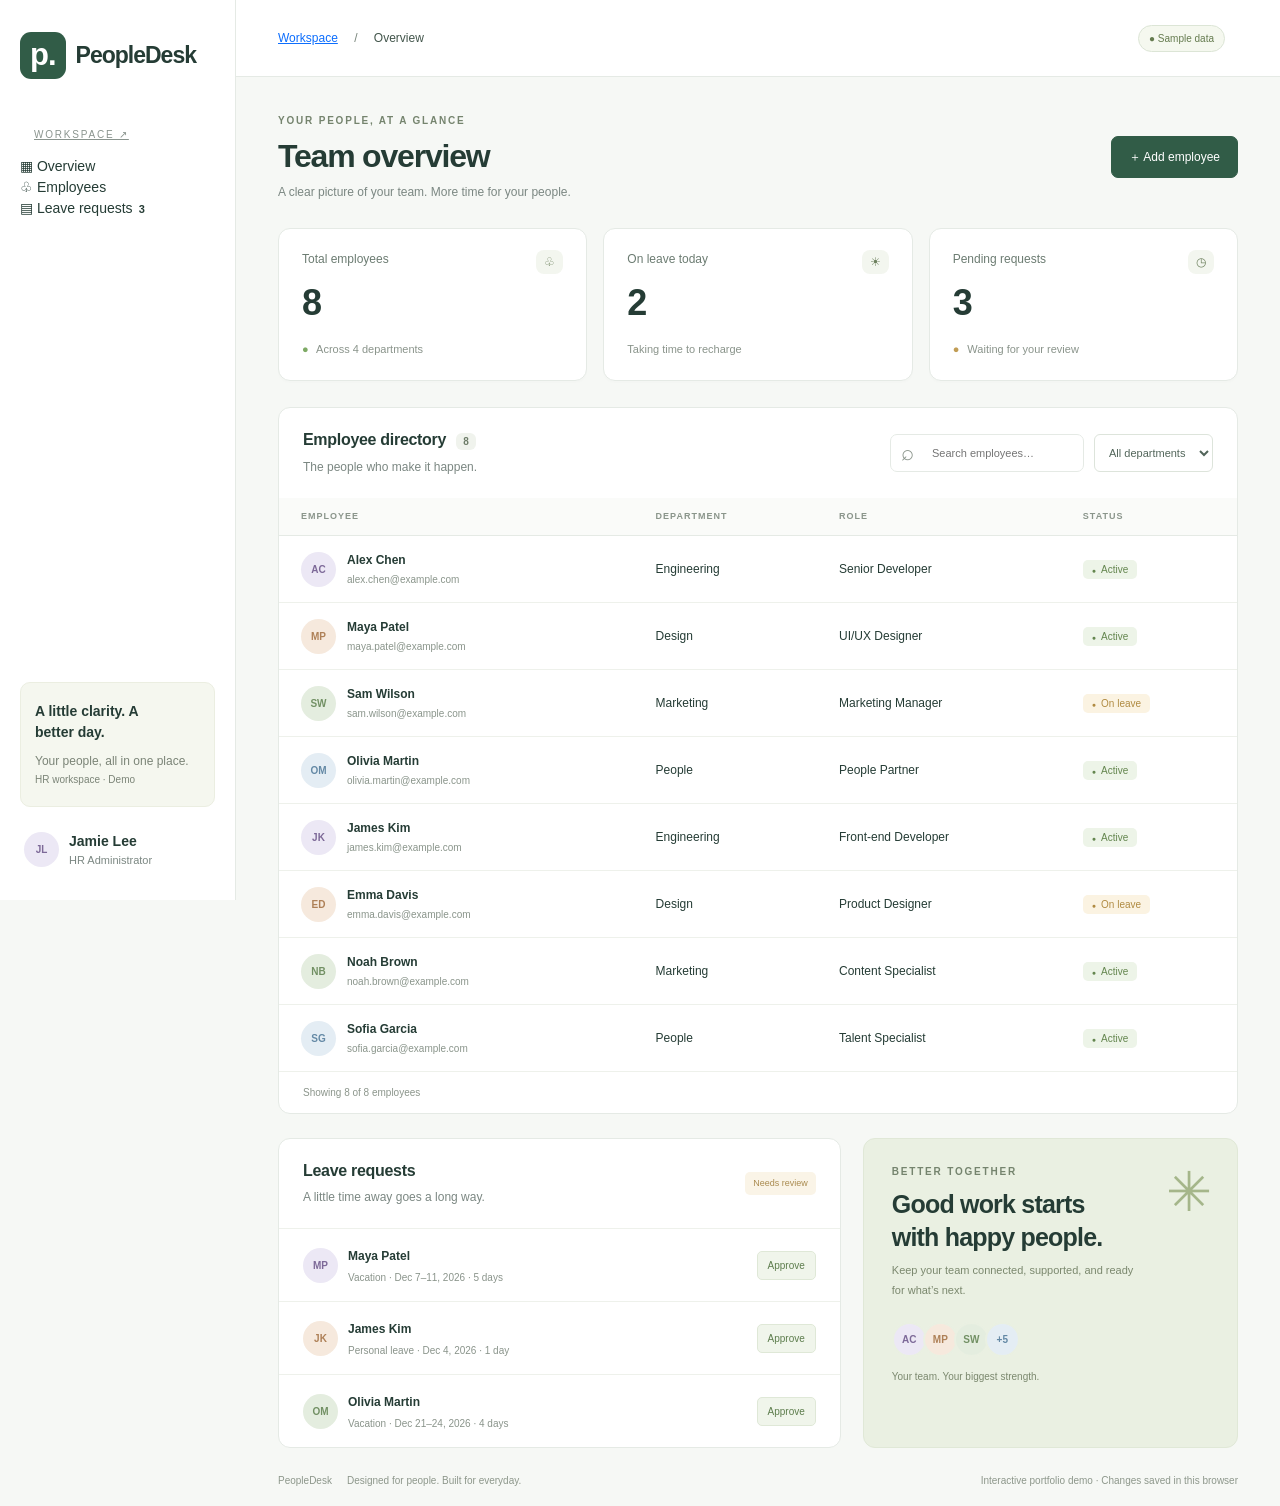
==== leave.html @ a0124e9e "Add dedicated leave.html page" ====
<!doctype html><html lang="en"><head><meta charset="utf-8"><meta name="viewport" content="width=device-width,initial-scale=1"><title>PeopleDesk | Leave requests</title><meta name="description" content="A responsive HR dashboard demo with employee search and leave requests."><link href="https://cdn.jsdelivr.net/npm/bootstrap@5.3.3/dist/css/bootstrap.min.css" rel="stylesheet"><link href="style.css" rel="stylesheet"></head><body data-page="leave"><aside><a class="brand" href="index.html"><span class="brand-icon">p.</span> PeopleDesk</a><a class="workspace" href="workspace.html">WORKSPACE ↗</a><nav aria-label="Main navigation"><a href="index.html" class="nav-link" data-page-link="dashboard">▦ <span>Overview</span></a><a href="index.html?view=employees" class="nav-link" data-page-link="employees">♧ <span>Employees</span></a><a href="leave.html" class="nav-link" data-page-link="leave">▤ <span>Leave requests</span><b id="nav-count">3</b></a></nav><div class="sidebar-bottom"><div class="help-card"><strong>A little clarity. A better day.</strong><p>Your people, all in one place.</p><span>HR workspace · Demo</span></div><div class="profile"><span class="avatar purple">JL</span><div><strong>Jamie Lee</strong><small>HR Administrator</small></div></div></div></aside><div class="app"><header><div><a href="workspace.html">Workspace</a> <span>/</span> <strong id="crumb">Overview</strong></div><span class="demo-label">● Sample data</span></header><main><div class="page-top"><div><div class="eyebrow">YOUR PEOPLE, AT A GLANCE</div><h1 id="page-title">Team overview</h1><p id="subtitle">A clear picture of your team. More time for your people.</p></div><button class="btn btn-dark" id="add">＋ Add employee</button></div><section class="row g-3 metrics" aria-label="Team summary"><div class="col-12 col-sm-4"><article class="metric"><span>Total employees <i>♧</i></span><strong id="total">8</strong><small><b>●</b> Across 4 departments</small></article></div><div class="col-12 col-sm-4"><article class="metric"><span>On leave today <i>☀</i></span><strong id="onleave">2</strong><small>Taking time to recharge</small></article></div><div class="col-12 col-sm-4"><article class="metric"><span>Pending requests <i>◷</i></span><strong id="pending">3</strong><small><b class="amber">●</b> Waiting for your review</small></article></div></section><section id="employee-section" class="panel"><div class="panel-top"><div><h2>Employee directory <span id="directory-count">8</span></h2><p>The people who make it happen.</p></div><div class="filters"><label class="search"><span>⌕</span><input id="search" placeholder="Search employees…" aria-label="Search employees"></label><select id="department" aria-label="Filter by department"><option value="">All departments</option><option>Engineering</option><option>Design</option><option>Marketing</option><option>People</option></select></div></div><div class="table-responsive"><table class="table align-middle"><thead><tr><th>EMPLOYEE</th><th>DEPARTMENT</th><th>ROLE</th><th>STATUS</th></tr></thead><tbody id="employees"></tbody></table></div><div class="panel-foot" id="results"></div></section><section class="bottom-grid"><div id="leave-section" class="panel"><div class="panel-top"><div><h2>Leave requests</h2><p>A little time away goes a long way.</p></div><span class="tag">Needs review</span></div><div id="requests"></div></div><div class="note-card" id="team-note"><span class="note-icon">✳</span><div class="eyebrow">BETTER TOGETHER</div><h2>Good work starts<br>with happy people.</h2><p>Keep your team connected, supported, and ready for what’s next.</p><div class="overlap"><span class="avatar purple">AC</span><span class="avatar peach">MP</span><span class="avatar green">SW</span><span class="avatar blue">+5</span></div><small>Your team. Your biggest strength.</small></div></section><section id="workspace-section" class="panel" hidden><div class="panel-top"><div><h2>Your workspace</h2><p>A shared home for your people and everyday HR tasks.</p></div><span class="tag">Demo organization</span></div><div class="workspace-content"><h2>Departments</h2><p>Explore how your team is organized.</p><div id="department-cards" class="row g-3 mt-2"></div><hr><h2>Quick links</h2><div class="quick-links"><a href="index.html?view=employees">Employee directory →</a><a href="leave.html">Review leave requests →</a><a href="index.html">Team overview →</a></div><hr><h2>Workspace information</h2><p><strong>Organization:</strong> PeopleDesk Demo Team</p><p><strong>Administrator:</strong> Jamie Lee · HR Administrator</p><p><strong>Data:</strong> Sample employees and requests. Edits are stored only in this browser.</p></div></section><footer>PeopleDesk <span>Designed for people. Built for everyday.</span><span>Interactive portfolio demo · Changes saved in this browser</span></footer></main></div><dialog id="employee-dialog"><form id="employee-form"><div class="dialog-top"><h2>Add employee</h2><button type="button" id="close" aria-label="Close">×</button></div><p>Welcome someone new to the team.</p><label>Full name<input name="name" required maxlength="70"></label><label>Email<input name="email" type="email" required></label><label>Department<select name="dept"><option>Engineering</option><option>Design</option><option>Marketing</option><option>People</option></select></label><label>Role<input name="role" required maxlength="70"></label><button class="btn btn-dark w-100" type="submit">Add employee</button></form></dialog><div id="toast" role="status"></div><script src="app.js"></script></body></html>
---- style.css ----
:root{--ink:#253c35;--muted:#7b8782;--line:#e5eae5;--green:#315c47}*{box-sizing:border-box}body{margin:0;background:#f6f8f5;color:var(--ink);font-family:Inter,-apple-system,BlinkMacSystemFont,'Segoe UI',sans-serif;font-size:14px}aside{position:fixed;inset:0 auto 0 0;width:236px;background:#fff;border-right:1px solid var(--line);padding:32px 20px;display:flex;flex-direction:column}.brand{display:flex;align-items:center;gap:10px;color:var(--ink);font-size:23px;font-weight:750;text-decoration:none;letter-spacing:-1px}.brand-icon{background:#315c47;color:#fff;border-radius:11px;padding:0 10px;font-size:31px}.workspace{font-size:10px;letter-spacing:1.8px;color:#8a948e;margin:48px 14px 14px}nav button{border:0;background:none;width:100%;text-align:left;padding:13px 15px;border-radius:8px;display:flex;align-items:center;gap:12px;color:#66756c;margin-bottom:6px}nav button.active{background:#eaf1e7;color:#315c47;font-weight:650}nav b{margin-left:auto;font-size:11px;background:#fff;padding:1px 6px;border-radius:5px}.sidebar-bottom{margin-top:auto}.help-card{background:#f5f7ef;border:1px solid #ebeee1;padding:18px 14px;border-radius:10px;font-size:12px}.help-card strong{display:block;max-width:130px;font-size:14px}.help-card p{margin-top:9px;color:#7b8477}.help-card span{font-size:10px;color:#7b8477}.profile{display:flex;gap:10px;align-items:center;padding:24px 4px 0}.profile small{display:block;font-size:11px;color:var(--muted)}.app{margin-left:236px}header{height:77px;background:#fff;border-bottom:1px solid var(--line);display:flex;align-items:center;justify-content:space-between;padding:0 42px;font-size:12px;color:#78857b}header span{margin:0 13px}header strong{color:#42554b;font-weight:500}.demo-label{border:1px solid #dce5d6;background:#f5f8ef;padding:5px 10px;border-radius:20px;font-size:10px;color:#657b4f}main{max-width:1440px;margin:auto;padding:36px 42px 18px}.page-top{display:flex;justify-content:space-between;align-items:center;margin-bottom:27px}.eyebrow{font-size:10px;letter-spacing:1.8px;font-weight:650;color:#75846e;margin-bottom:9px}h1{font-size:32px;letter-spacing:-1.2px;font-weight:650}p{color:var(--muted);font-size:12px;margin:8px 0 0}.btn-dark{background:#315c47;border-color:#315c47;font-size:12px;padding:11px 17px;border-radius:7px}.metric{background:#fff;border:1px solid var(--line);border-radius:12px;padding:21px 23px;box-shadow:0 2px 2px #263e3103}.metric>span{display:block;color:#6c7c72;font-size:12px}.metric i{float:right;font-style:normal;background:#f3f6ef;border-radius:8px;padding:3px 8px;color:#6d805e}.metric strong{font-size:36px;display:block;font-weight:600;letter-spacing:-1px;margin:8px 0}.metric small{color:#8a948b;font-size:11px}.metric small b{color:#7eaa65;margin-right:5px}.metric small b.amber{color:#c19d55}.metrics{margin-bottom:26px}.panel{background:#fff;border:1px solid var(--line);border-radius:12px;overflow:hidden}.panel-top{display:flex;align-items:center;justify-content:space-between;padding:22px 24px;gap:15px}h2{font-size:16px;font-weight:650;margin:0;letter-spacing:-.3px}h2 span{font-size:10px;background:#f0f3ed;color:#6d7c68;padding:3px 7px;border-radius:6px;margin-left:6px}.filters{display:flex;gap:10px}.search{display:flex;align-items:center;border:1px solid var(--line);border-radius:7px;padding:0 10px;gap:8px}.search span{font-size:22px;color:#8a948b}input,select{font:inherit;color:#52655a;border:1px solid #dde4db;border-radius:6px;padding:10px;background:#fff;font-size:11px}.search input{border:0;width:151px;outline:none}input:focus-visible,select:focus-visible,button:focus-visible,a:focus-visible{outline:2px solid #6d9464;outline-offset:3px}.table{margin:0;--bs-table-color:var(--ink)}.table thead th{background:#fafbf9;color:#8a958b;font-size:9px;font-weight:600;letter-spacing:1px;padding:12px 22px;border-color:var(--line)}.table td{padding:15px 22px;border-color:#eef1eb;font-size:12px}.person{display:flex;align-items:center;gap:11px;min-width:180px}.person strong{font-weight:550}.person small{display:block;font-size:10px;color:#8a958b;margin-top:3px}.avatar{display:inline-flex;flex-shrink:0;width:35px;height:35px;border-radius:50%;align-items:center;justify-content:center;font-size:10px;font-weight:650}.purple{background:#ece8f5;color:#7d6998}.peach{background:#f6e9dd;color:#ae8057}.green{background:#e4eddf;color:#729064}.blue{background:#e4edf4;color:#6489a5}.status{font-size:10px;padding:4px 9px;border-radius:5px;background:#edf4e8;color:#64864f;white-space:nowrap}.status.leave{background:#fbf3e2;color:#b08b42}.status:before{content:'●';font-size:7px;margin-right:5px}.panel-foot{padding:13px 24px;color:#8b958b;font-size:10px}.bottom-grid{display:grid;grid-template-columns:1.5fr 1fr;gap:22px;margin-top:24px}.tag{font-size:9px;background:#faf4e7;color:#aa8b50;padding:5px 8px;border-radius:5px;white-space:nowrap}.request{display:flex;align-items:center;gap:10px;padding:16px 24px;border-top:1px solid #eef1eb}.request-info{flex:1}.request strong{font-size:12px;font-weight:550}.request small{display:block;color:#8a948b;font-size:10px;margin-top:4px}.approve{background:#f0f5eb;border:1px solid #dfe8d7;color:#5d7d4d;font-size:10px;padding:6px 10px;border-radius:5px}.note-card{background:#eaf0e2;border:1px solid #e0e8d7;border-radius:12px;padding:25px 28px;position:relative}.note-card h2{font-size:25px;line-height:1.3;letter-spacing:-.8px}.note-card p{max-width:255px;font-size:11px;line-height:1.8;color:#7b886e}.note-icon{position:absolute;right:25px;top:12px;font-size:55px;color:#a5b68a}.overlap{margin:21px 0 8px;padding-left:4px}.overlap .avatar{border:2px solid #eaf0e2;margin-left:-4px}.note-card>small{color:#7b886e;font-size:10px}footer{display:flex;gap:15px;flex-wrap:wrap;font-size:10px;color:#8d978b;margin-top:25px}footer>span:last-child{margin-left:auto}dialog{border:1px solid var(--line);border-radius:14px;padding:28px;width:min(430px,92vw);color:var(--ink)}dialog::backdrop{background:#20352c70}.dialog-top{display:flex;justify-content:space-between;align-items:center}.dialog-top button{border:0;background:none;font-size:24px}dialog label{display:block;font-size:12px;margin:16px 0}dialog input,dialog select{width:100%;display:block;margin-top:5px;font-size:14px}#toast{position:fixed;bottom:25px;left:50%;transform:translateX(-50%);background:#315c47;color:white;padding:12px 22px;border-radius:8px;display:none;z-index:4}@media(min-width:1400px){main{padding-top:45px}.table td{padding-top:19px;padding-bottom:19px}}@media(max-width:1100px){aside{width:200px}.app{margin-left:200px}main{padding:28px 24px}.panel-top{align-items:flex-start;flex-direction:column}.bottom-grid{grid-template-columns:1fr 1fr}.request{padding:16px}.filters{width:100%}.search{flex:1}.search input{width:100%}}@media(max-width:720px){aside{position:static;width:100%;padding:16px;border-right:0;border-bottom:1px solid var(--line)}.brand{font-size:21px}.brand-icon{font-size:25px}.workspace,.sidebar-bottom{display:none}nav{display:flex;margin-top:16px;gap:6px}nav button{font-size:11px;padding:10px;gap:6px;margin:0}nav b{display:none}.app{margin:0}header{height:49px;padding:0 20px}main{padding:25px 16px}.page-top{align-items:flex-start;gap:10px}h1{font-size:28px}.page-top p{max-width:200px}.page-top .btn{white-space:nowrap;padding:9px;font-size:10px}.metric{padding:15px 20px}.metric strong{font-size:30px}.bottom-grid{grid-template-columns:1fr}.filters{flex-direction:column}.panel-top{padding:20px}.table td,.table th{padding-left:18px!important;padding-right:18px!important}footer>span:last-child{margin:0}.note-card{min-height:260px}}
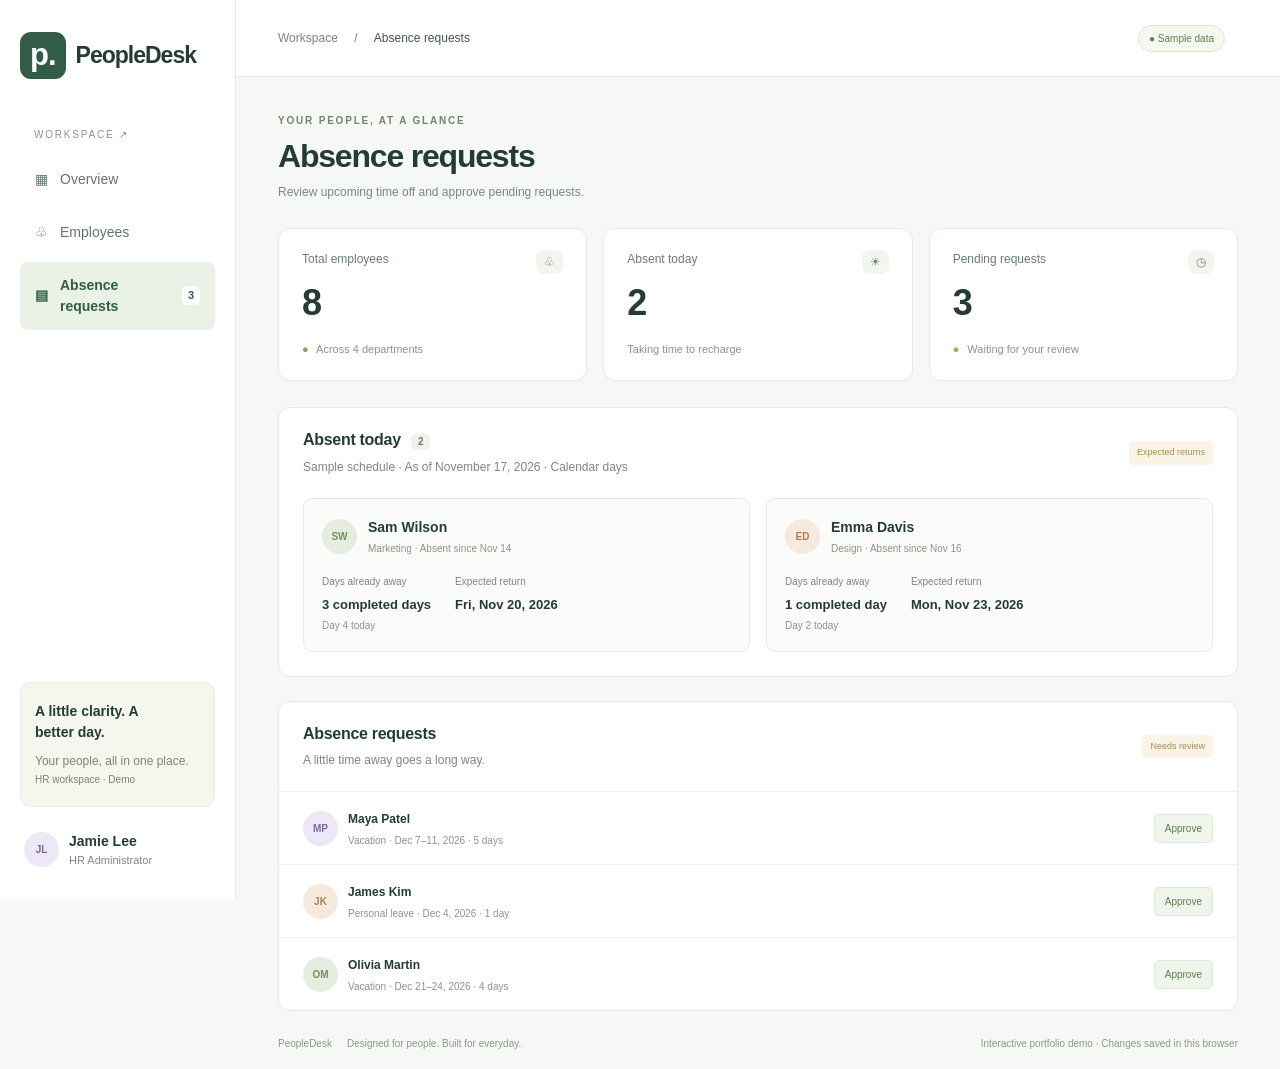
==== commit 727bb4d5: "Show absence durations and return dates; simplify Workspace header" ====
--- a/leave.html
+++ b/leave.html
@@ -1 +1 @@
-<!doctype html><html lang="en"><head><meta charset="utf-8"><meta name="viewport" content="width=device-width,initial-scale=1"><title>PeopleDesk | Leave requests</title><meta name="description" content="A responsive HR dashboard demo with employee search and leave requests."><link href="https://cdn.jsdelivr.net/npm/bootstrap@5.3.3/dist/css/bootstrap.min.css" rel="stylesheet"><link href="style.css" rel="stylesheet"></head><body data-page="leave"><aside><a class="brand" href="index.html"><span class="brand-icon">p.</span> PeopleDesk</a><a class="workspace" href="workspace.html">WORKSPACE ↗</a><nav aria-label="Main navigation"><a href="index.html" class="nav-link" data-page-link="dashboard">▦ <span>Overview</span></a><a href="index.html?view=employees" class="nav-link" data-page-link="employees">♧ <span>Employees</span></a><a href="leave.html" class="nav-link" data-page-link="leave">▤ <span>Leave requests</span><b id="nav-count">3</b></a></nav><div class="sidebar-bottom"><div class="help-card"><strong>A little clarity. A better day.</strong><p>Your people, all in one place.</p><span>HR workspace · Demo</span></div><div class="profile"><span class="avatar purple">JL</span><div><strong>Jamie Lee</strong><small>HR Administrator</small></div></div></div></aside><div class="app"><header><div><a href="workspace.html">Workspace</a> <span>/</span> <strong id="crumb">Overview</strong></div><span class="demo-label">● Sample data</span></header><main><div class="page-top"><div><div class="eyebrow">YOUR PEOPLE, AT A GLANCE</div><h1 id="page-title">Team overview</h1><p id="subtitle">A clear picture of your team. More time for your people.</p></div><button class="btn btn-dark" id="add">＋ Add employee</button></div><section class="row g-3 metrics" aria-label="Team summary"><div class="col-12 col-sm-4"><article class="metric"><span>Total employees <i>♧</i></span><strong id="total">8</strong><small><b>●</b> Across 4 departments</small></article></div><div class="col-12 col-sm-4"><article class="metric"><span>On leave today <i>☀</i></span><strong id="onleave">2</strong><small>Taking time to recharge</small></article></div><div class="col-12 col-sm-4"><article class="metric"><span>Pending requests <i>◷</i></span><strong id="pending">3</strong><small><b class="amber">●</b> Waiting for your review</small></article></div></section><section id="employee-section" class="panel"><div class="panel-top"><div><h2>Employee directory <span id="directory-count">8</span></h2><p>The people who make it happen.</p></div><div class="filters"><label class="search"><span>⌕</span><input id="search" placeholder="Search employees…" aria-label="Search employees"></label><select id="department" aria-label="Filter by department"><option value="">All departments</option><option>Engineering</option><option>Design</option><option>Marketing</option><option>People</option></select></div></div><div class="table-responsive"><table class="table align-middle"><thead><tr><th>EMPLOYEE</th><th>DEPARTMENT</th><th>ROLE</th><th>STATUS</th></tr></thead><tbody id="employees"></tbody></table></div><div class="panel-foot" id="results"></div></section><section class="bottom-grid"><div id="leave-section" class="panel"><div class="panel-top"><div><h2>Leave requests</h2><p>A little time away goes a long way.</p></div><span class="tag">Needs review</span></div><div id="requests"></div></div><div class="note-card" id="team-note"><span class="note-icon">✳</span><div class="eyebrow">BETTER TOGETHER</div><h2>Good work starts<br>with happy people.</h2><p>Keep your team connected, supported, and ready for what’s next.</p><div class="overlap"><span class="avatar purple">AC</span><span class="avatar peach">MP</span><span class="avatar green">SW</span><span class="avatar blue">+5</span></div><small>Your team. Your biggest strength.</small></div></section><section id="workspace-section" class="panel" hidden><div class="panel-top"><div><h2>Your workspace</h2><p>A shared home for your people and everyday HR tasks.</p></div><span class="tag">Demo organization</span></div><div class="workspace-content"><h2>Departments</h2><p>Explore how your team is organized.</p><div id="department-cards" class="row g-3 mt-2"></div><hr><h2>Quick links</h2><div class="quick-links"><a href="index.html?view=employees">Employee directory →</a><a href="leave.html">Review leave requests →</a><a href="index.html">Team overview →</a></div><hr><h2>Workspace information</h2><p><strong>Organization:</strong> PeopleDesk Demo Team</p><p><strong>Administrator:</strong> Jamie Lee · HR Administrator</p><p><strong>Data:</strong> Sample employees and requests. Edits are stored only in this browser.</p></div></section><footer>PeopleDesk <span>Designed for people. Built for everyday.</span><span>Interactive portfolio demo · Changes saved in this browser</span></footer></main></div><dialog id="employee-dialog"><form id="employee-form"><div class="dialog-top"><h2>Add employee</h2><button type="button" id="close" aria-label="Close">×</button></div><p>Welcome someone new to the team.</p><label>Full name<input name="name" required maxlength="70"></label><label>Email<input name="email" type="email" required></label><label>Department<select name="dept"><option>Engineering</option><option>Design</option><option>Marketing</option><option>People</option></select></label><label>Role<input name="role" required maxlength="70"></label><button class="btn btn-dark w-100" type="submit">Add employee</button></form></dialog><div id="toast" role="status"></div><script src="app.js"></script></body></html>
+<!doctype html><html lang="en"><head><meta charset="utf-8"><meta name="viewport" content="width=device-width,initial-scale=1"><title>PeopleDesk | Absence requests</title><meta name="description" content="A responsive HR dashboard demo with employee search and leave requests."><link href="https://cdn.jsdelivr.net/npm/bootstrap@5.3.3/dist/css/bootstrap.min.css" rel="stylesheet"><link href="style.css?v=20261117-absence" rel="stylesheet"></head><body data-page="leave"><aside><a class="brand" href="index.html"><span class="brand-icon">p.</span> PeopleDesk</a><a class="workspace" href="workspace.html">WORKSPACE ↗</a><nav aria-label="Main navigation"><a href="index.html" class="nav-link" data-page-link="dashboard">▦ <span>Overview</span></a><a href="index.html?view=employees" class="nav-link" data-page-link="employees">♧ <span>Employees</span></a><a href="leave.html" class="nav-link" data-page-link="leave">▤ <span>Absence requests</span><b id="nav-count">3</b></a></nav><div class="sidebar-bottom"><div class="help-card"><strong>A little clarity. A better day.</strong><p>Your people, all in one place.</p><span>HR workspace · Demo</span></div><div class="profile"><span class="avatar purple">JL</span><div><strong>Jamie Lee</strong><small>HR Administrator</small></div></div></div></aside><div class="app"><header><div><a href="workspace.html">Workspace</a> <span>/</span> <strong id="crumb">Overview</strong></div><span class="demo-label">● Sample data</span></header><main><div class="page-top"><div><div class="eyebrow">YOUR PEOPLE, AT A GLANCE</div><h1 id="page-title">Team overview</h1><p id="subtitle">A clear picture of your team. More time for your people.</p></div><button class="btn btn-dark" id="add">＋ Add employee</button></div><section class="row g-3 metrics" aria-label="Team summary"><div class="col-12 col-sm-4"><article class="metric"><span>Total employees <i>♧</i></span><strong id="total">8</strong><small><b>●</b> Across 4 departments</small></article></div><div class="col-12 col-sm-4"><article class="metric"><span>Absent today <i>☀</i></span><strong id="onleave">2</strong><small>Taking time to recharge</small></article></div><div class="col-12 col-sm-4"><article class="metric"><span>Pending requests <i>◷</i></span><strong id="pending">3</strong><small><b class="amber">●</b> Waiting for your review</small></article></div></section><section class="panel absence-panel" id="absence-today"><div class="panel-top"><div><h2>Absent today <span>2</span></h2><p>Sample schedule · As of November 17, 2026 · Calendar days</p></div><span class="tag">Expected returns</span></div><div class="row g-3 absence-cards"><div class="col-12 col-md-6"><article class="absence-card"><div class="person"><span class="avatar green">SW</span><div><strong>Sam Wilson</strong><small>Marketing · Absent since Nov 14</small></div></div><dl><div><dt>Days already away</dt><dd>3 completed days <small>Day 4 today</small></dd></div><div><dt>Expected return</dt><dd>Fri, Nov 20, 2026</dd></div></dl></article></div><div class="col-12 col-md-6"><article class="absence-card"><div class="person"><span class="avatar peach">ED</span><div><strong>Emma Davis</strong><small>Design · Absent since Nov 16</small></div></div><dl><div><dt>Days already away</dt><dd>1 completed day <small>Day 2 today</small></dd></div><div><dt>Expected return</dt><dd>Mon, Nov 23, 2026</dd></div></dl></article></div></div></section><section id="employee-section" class="panel"><div class="panel-top"><div><h2>Employee directory <span id="directory-count">8</span></h2><p>The people who make it happen.</p></div><div class="filters"><label class="search"><span>⌕</span><input id="search" placeholder="Search employees…" aria-label="Search employees"></label><select id="department" aria-label="Filter by department"><option value="">All departments</option><option>Engineering</option><option>Design</option><option>Marketing</option><option>People</option></select></div></div><div class="table-responsive"><table class="table align-middle"><thead><tr><th>EMPLOYEE</th><th>DEPARTMENT</th><th>ROLE</th><th>STATUS</th></tr></thead><tbody id="employees"></tbody></table></div><div class="panel-foot" id="results"></div></section><section class="bottom-grid"><div id="leave-section" class="panel"><div class="panel-top"><div><h2>Absence requests</h2><p>A little time away goes a long way.</p></div><span class="tag">Needs review</span></div><div id="requests"></div></div><div class="note-card" id="team-note"><span class="note-icon">✳</span><div class="eyebrow">BETTER TOGETHER</div><h2>Good work starts<br>with happy people.</h2><p>Keep your team connected, supported, and ready for what’s next.</p><div class="overlap"><span class="avatar purple">AC</span><span class="avatar peach">MP</span><span class="avatar green">SW</span><span class="avatar blue">+5</span></div><small>Your team. Your biggest strength.</small></div></section><section id="workspace-section" class="panel" hidden><div class="panel-top"><div><h2>Your workspace</h2><p>A shared home for your people and everyday HR tasks.</p></div><span class="tag">Demo organization</span></div><div class="workspace-content"><h2>Departments</h2><p>Explore how your team is organized.</p><div id="department-cards" class="row g-3 mt-2"></div><hr><h2>Quick links</h2><div class="quick-links"><a href="index.html?view=employees">Employee directory →</a><a href="leave.html">Review absence requests →</a><a href="index.html">Team overview →</a></div><hr><h2>Workspace information</h2><p><strong>Organization:</strong> PeopleDesk Demo Team</p><p><strong>Administrator:</strong> Jamie Lee · HR Administrator</p><p><strong>Data:</strong> Sample employees and requests. Edits are stored only in this browser.</p></div></section><footer>PeopleDesk <span>Designed for people. Built for everyday.</span><span>Interactive portfolio demo · Changes saved in this browser</span></footer></main></div><dialog id="employee-dialog"><form id="employee-form"><div class="dialog-top"><h2>Add employee</h2><button type="button" id="close" aria-label="Close">×</button></div><p>Welcome someone new to the team.</p><label>Full name<input name="name" required maxlength="70"></label><label>Email<input name="email" type="email" required></label><label>Department<select name="dept"><option>Engineering</option><option>Design</option><option>Marketing</option><option>People</option></select></label><label>Role<input name="role" required maxlength="70"></label><button class="btn btn-dark w-100" type="submit">Add employee</button></form></dialog><div id="toast" role="status"></div><script src="app.js?v=20261117-absence"></script></body></html>
--- a/style.css
+++ b/style.css
@@ -1 +1,6 @@
 :root{--ink:#253c35;--muted:#7b8782;--line:#e5eae5;--green:#315c47}*{box-sizing:border-box}body{margin:0;background:#f6f8f5;color:var(--ink);font-family:Inter,-apple-system,BlinkMacSystemFont,'Segoe UI',sans-serif;font-size:14px}aside{position:fixed;inset:0 auto 0 0;width:236px;background:#fff;border-right:1px solid var(--line);padding:32px 20px;display:flex;flex-direction:column}.brand{display:flex;align-items:center;gap:10px;color:var(--ink);font-size:23px;font-weight:750;text-decoration:none;letter-spacing:-1px}.brand-icon{background:#315c47;color:#fff;border-radius:11px;padding:0 10px;font-size:31px}.workspace{font-size:10px;letter-spacing:1.8px;color:#8a948e;margin:48px 14px 14px}nav button{border:0;background:none;width:100%;text-align:left;padding:13px 15px;border-radius:8px;display:flex;align-items:center;gap:12px;color:#66756c;margin-bottom:6px}nav button.active{background:#eaf1e7;color:#315c47;font-weight:650}nav b{margin-left:auto;font-size:11px;background:#fff;padding:1px 6px;border-radius:5px}.sidebar-bottom{margin-top:auto}.help-card{background:#f5f7ef;border:1px solid #ebeee1;padding:18px 14px;border-radius:10px;font-size:12px}.help-card strong{display:block;max-width:130px;font-size:14px}.help-card p{margin-top:9px;color:#7b8477}.help-card span{font-size:10px;color:#7b8477}.profile{display:flex;gap:10px;align-items:center;padding:24px 4px 0}.profile small{display:block;font-size:11px;color:var(--muted)}.app{margin-left:236px}header{height:77px;background:#fff;border-bottom:1px solid var(--line);display:flex;align-items:center;justify-content:space-between;padding:0 42px;font-size:12px;color:#78857b}header span{margin:0 13px}header strong{color:#42554b;font-weight:500}.demo-label{border:1px solid #dce5d6;background:#f5f8ef;padding:5px 10px;border-radius:20px;font-size:10px;color:#657b4f}main{max-width:1440px;margin:auto;padding:36px 42px 18px}.page-top{display:flex;justify-content:space-between;align-items:center;margin-bottom:27px}.eyebrow{font-size:10px;letter-spacing:1.8px;font-weight:650;color:#75846e;margin-bottom:9px}h1{font-size:32px;letter-spacing:-1.2px;font-weight:650}p{color:var(--muted);font-size:12px;margin:8px 0 0}.btn-dark{background:#315c47;border-color:#315c47;font-size:12px;padding:11px 17px;border-radius:7px}.metric{background:#fff;border:1px solid var(--line);border-radius:12px;padding:21px 23px;box-shadow:0 2px 2px #263e3103}.metric>span{display:block;color:#6c7c72;font-size:12px}.metric i{float:right;font-style:normal;background:#f3f6ef;border-radius:8px;padding:3px 8px;color:#6d805e}.metric strong{font-size:36px;display:block;font-weight:600;letter-spacing:-1px;margin:8px 0}.metric small{color:#8a948b;font-size:11px}.metric small b{color:#7eaa65;margin-right:5px}.metric small b.amber{color:#c19d55}.metrics{margin-bottom:26px}.panel{background:#fff;border:1px solid var(--line);border-radius:12px;overflow:hidden}.panel-top{display:flex;align-items:center;justify-content:space-between;padding:22px 24px;gap:15px}h2{font-size:16px;font-weight:650;margin:0;letter-spacing:-.3px}h2 span{font-size:10px;background:#f0f3ed;color:#6d7c68;padding:3px 7px;border-radius:6px;margin-left:6px}.filters{display:flex;gap:10px}.search{display:flex;align-items:center;border:1px solid var(--line);border-radius:7px;padding:0 10px;gap:8px}.search span{font-size:22px;color:#8a948b}input,select{font:inherit;color:#52655a;border:1px solid #dde4db;border-radius:6px;padding:10px;background:#fff;font-size:11px}.search input{border:0;width:151px;outline:none}input:focus-visible,select:focus-visible,button:focus-visible,a:focus-visible{outline:2px solid #6d9464;outline-offset:3px}.table{margin:0;--bs-table-color:var(--ink)}.table thead th{background:#fafbf9;color:#8a958b;font-size:9px;font-weight:600;letter-spacing:1px;padding:12px 22px;border-color:var(--line)}.table td{padding:15px 22px;border-color:#eef1eb;font-size:12px}.person{display:flex;align-items:center;gap:11px;min-width:180px}.person strong{font-weight:550}.person small{display:block;font-size:10px;color:#8a958b;margin-top:3px}.avatar{display:inline-flex;flex-shrink:0;width:35px;height:35px;border-radius:50%;align-items:center;justify-content:center;font-size:10px;font-weight:650}.purple{background:#ece8f5;color:#7d6998}.peach{background:#f6e9dd;color:#ae8057}.green{background:#e4eddf;color:#729064}.blue{background:#e4edf4;color:#6489a5}.status{font-size:10px;padding:4px 9px;border-radius:5px;background:#edf4e8;color:#64864f;white-space:nowrap}.status.leave{background:#fbf3e2;color:#b08b42}.status:before{content:'●';font-size:7px;margin-right:5px}.panel-foot{padding:13px 24px;color:#8b958b;font-size:10px}.bottom-grid{display:grid;grid-template-columns:1.5fr 1fr;gap:22px;margin-top:24px}.tag{font-size:9px;background:#faf4e7;color:#aa8b50;padding:5px 8px;border-radius:5px;white-space:nowrap}.request{display:flex;align-items:center;gap:10px;padding:16px 24px;border-top:1px solid #eef1eb}.request-info{flex:1}.request strong{font-size:12px;font-weight:550}.request small{display:block;color:#8a948b;font-size:10px;margin-top:4px}.approve{background:#f0f5eb;border:1px solid #dfe8d7;color:#5d7d4d;font-size:10px;padding:6px 10px;border-radius:5px}.note-card{background:#eaf0e2;border:1px solid #e0e8d7;border-radius:12px;padding:25px 28px;position:relative}.note-card h2{font-size:25px;line-height:1.3;letter-spacing:-.8px}.note-card p{max-width:255px;font-size:11px;line-height:1.8;color:#7b886e}.note-icon{position:absolute;right:25px;top:12px;font-size:55px;color:#a5b68a}.overlap{margin:21px 0 8px;padding-left:4px}.overlap .avatar{border:2px solid #eaf0e2;margin-left:-4px}.note-card>small{color:#7b886e;font-size:10px}footer{display:flex;gap:15px;flex-wrap:wrap;font-size:10px;color:#8d978b;margin-top:25px}footer>span:last-child{margin-left:auto}dialog{border:1px solid var(--line);border-radius:14px;padding:28px;width:min(430px,92vw);color:var(--ink)}dialog::backdrop{background:#20352c70}.dialog-top{display:flex;justify-content:space-between;align-items:center}.dialog-top button{border:0;background:none;font-size:24px}dialog label{display:block;font-size:12px;margin:16px 0}dialog input,dialog select{width:100%;display:block;margin-top:5px;font-size:14px}#toast{position:fixed;bottom:25px;left:50%;transform:translateX(-50%);background:#315c47;color:white;padding:12px 22px;border-radius:8px;display:none;z-index:4}@media(min-width:1400px){main{padding-top:45px}.table td{padding-top:19px;padding-bottom:19px}}@media(max-width:1100px){aside{width:200px}.app{margin-left:200px}main{padding:28px 24px}.panel-top{align-items:flex-start;flex-direction:column}.bottom-grid{grid-template-columns:1fr 1fr}.request{padding:16px}.filters{width:100%}.search{flex:1}.search input{width:100%}}@media(max-width:720px){aside{position:static;width:100%;padding:16px;border-right:0;border-bottom:1px solid var(--line)}.brand{font-size:21px}.brand-icon{font-size:25px}.workspace,.sidebar-bottom{display:none}nav{display:flex;margin-top:16px;gap:6px}nav button{font-size:11px;padding:10px;gap:6px;margin:0}nav b{display:none}.app{margin:0}header{height:49px;padding:0 20px}main{padding:25px 16px}.page-top{align-items:flex-start;gap:10px}h1{font-size:28px}.page-top p{max-width:200px}.page-top .btn{white-space:nowrap;padding:9px;font-size:10px}.metric{padding:15px 20px}.metric strong{font-size:30px}.bottom-grid{grid-template-columns:1fr}.filters{flex-direction:column}.panel-top{padding:20px}.table td,.table th{padding-left:18px!important;padding-right:18px!important}footer>span:last-child{margin:0}.note-card{min-height:260px}}
+
+nav .nav-link{width:100%;text-align:left;padding:13px 15px;border-radius:8px;display:flex;align-items:center;gap:12px;color:#66756c;margin-bottom:6px;text-decoration:none}nav .nav-link.active{background:#eaf1e7;color:#315c47;font-weight:650}nav .nav-link:hover{background:#f2f5ee}.workspace{text-decoration:none;display:block}.workspace:hover,header a:hover{text-decoration:underline}header a{color:inherit;text-decoration:none}.workspace-content{padding:0 24px 28px}.workspace-content hr{border-color:#dbe3d6;margin:24px 0}.quick-links{display:flex;flex-wrap:wrap;gap:12px;margin-top:16px}.quick-links a{color:#315c47;background:#edf3e8;padding:12px 16px;border-radius:7px;text-decoration:none}a.workspace[aria-current=page]{color:#315c47;font-weight:700}[hidden]{display:none!important}@media(max-width:720px){nav .nav-link{font-size:11px;padding:10px;gap:6px;margin:0}.workspace{display:block;margin:16px 4px 0}}
+
+body[data-page="workspace"] header #crumb,body[data-page="workspace"] header>div>span{display:none!important}
+.absence-panel{margin-bottom:24px}.absence-cards{padding:0 24px 24px}.absence-card{height:100%;border:1px solid #e5eae5;border-radius:9px;padding:18px;background:#fbfcf9}.absence-card dl{margin:18px 0 0;display:flex;gap:24px;flex-wrap:wrap}.absence-card dt{font-size:10px;color:#7b8782;font-weight:500;margin-bottom:6px}.absence-card dd{font-size:13px;font-weight:600;margin:0}.absence-card dd small{display:block;font-size:10px;color:#8a948b;font-weight:400;margin-top:4px}
